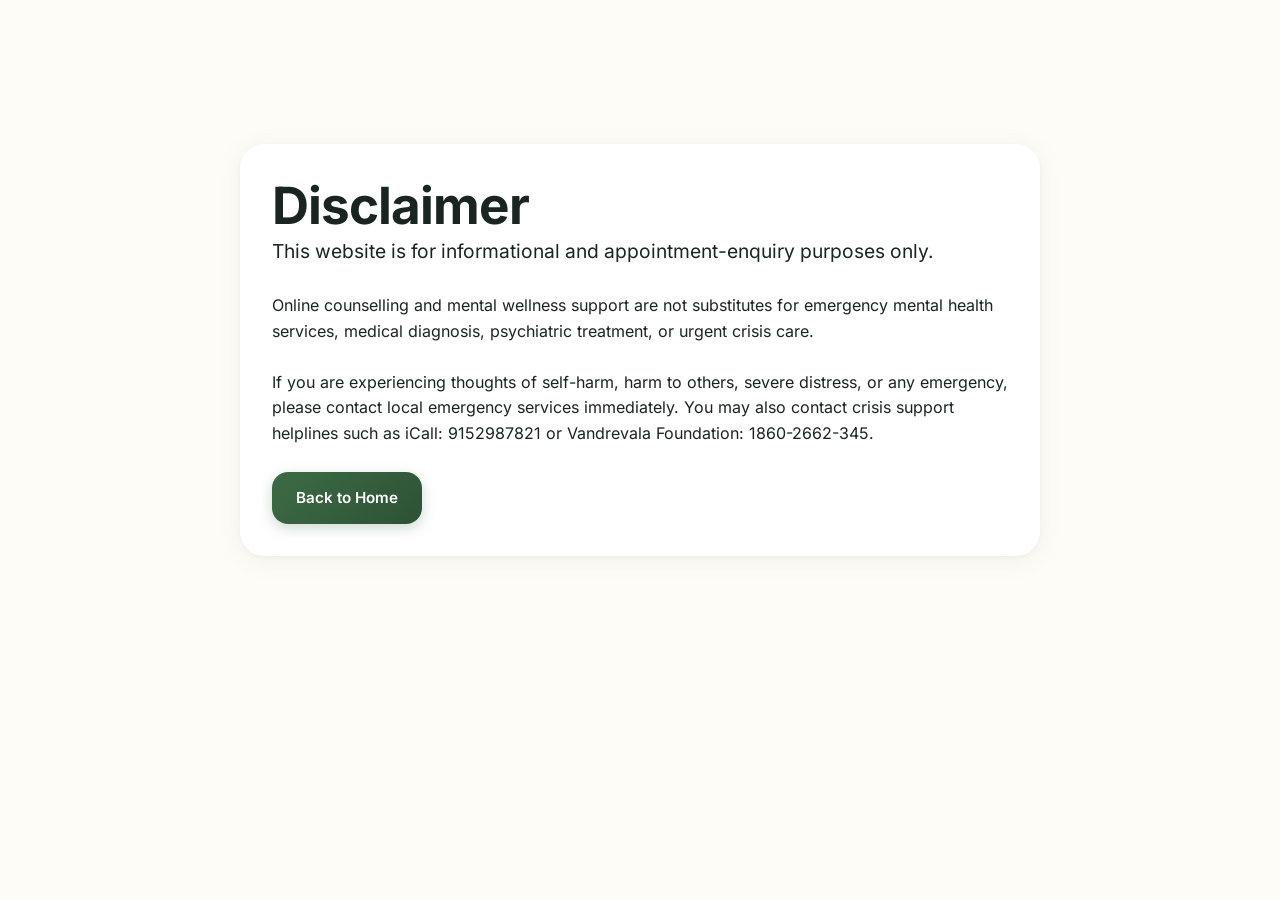
==== disclaimer.html @ 62316660 "Update online counselling website with real branding and images" ====
<!DOCTYPE html><html lang="en"><head><meta charset="UTF-8"><meta name="viewport" content="width=device-width, initial-scale=1.0"><title>Disclaimer | Saranya Ganesan Psychologist</title><link rel="stylesheet" href="fonts.css"><link rel="stylesheet" href="styles.css"></head><body><main class="section-padding"><div class="container container-narrow card" style="padding:2rem"><h1 class="heading-large">Disclaimer</h1><p class="body-large">This website is for informational and appointment-enquiry purposes only.</p><br><p>Online counselling and mental wellness support are not substitutes for emergency mental health services, medical diagnosis, psychiatric treatment, or urgent crisis care.</p><br><p>If you are experiencing thoughts of self-harm, harm to others, severe distress, or any emergency, please contact local emergency services immediately. You may also contact crisis support helplines such as iCall: 9152987821 or Vandrevala Foundation: 1860-2662-345.</p><br><p><a class="btn-primary" href="index.html">Back to Home</a></p></div></main></body></html>
---- fonts.css ----
/* Self-hosted fonts (latin subset) */
@font-face{font-family:'Inter';font-style:normal;font-weight:400;font-display:swap;src:url('fonts/inter-400-normal.woff2') format('woff2');}
@font-face{font-family:'Inter';font-style:normal;font-weight:500;font-display:swap;src:url('fonts/inter-500-normal.woff2') format('woff2');}
@font-face{font-family:'Inter';font-style:normal;font-weight:600;font-display:swap;src:url('fonts/inter-600-normal.woff2') format('woff2');}
@font-face{font-family:'Inter';font-style:normal;font-weight:700;font-display:swap;src:url('fonts/inter-700-normal.woff2') format('woff2');}
@font-face{font-family:'Inter';font-style:normal;font-weight:800;font-display:swap;src:url('fonts/inter-800-normal.woff2') format('woff2');}
@font-face{font-family:'Playfair Display';font-style:italic;font-weight:500;font-display:swap;src:url('fonts/playfair-display-500-italic.woff2') format('woff2');}
@font-face{font-family:'Playfair Display';font-style:italic;font-weight:600;font-display:swap;src:url('fonts/playfair-display-600-italic.woff2') format('woff2');}
@font-face{font-family:'Playfair Display';font-style:normal;font-weight:500;font-display:swap;src:url('fonts/playfair-display-500-normal.woff2') format('woff2');}
@font-face{font-family:'Playfair Display';font-style:normal;font-weight:600;font-display:swap;src:url('fonts/playfair-display-600-normal.woff2') format('woff2');}
@font-face{font-family:'Playfair Display';font-style:normal;font-weight:700;font-display:swap;src:url('fonts/playfair-display-700-normal.woff2') format('woff2');}
---- styles.css ----
/* ============================================================
   Dr. Saranya Ganesan — Psychologist Site
   Design system (mirrors the original Tailwind v4 tokens)
   ============================================================ */

:root {
  --sage: #7C9A7E;
  --sage-light: #A8C5AA;
  --sage-pale: #D4E6D5;
  --sage-ultra: #EEF5EE;
  --ivory: #FEFCF7;
  --warm-white: #FAFAF8;
  --beige: #F5F0E8;
  --beige-dark: #EDE6D6;
  --lavender: #C4B8D8;
  --lavender-light: #EDE8F5;
  --soft-blue: #B8CDD8;
  --soft-blue-light: #E8F0F5;
  --forest: #3D6B45;
  --forest-dark: #2D5235;
  --gold: #B8962E;
  --gold-light: #D4AF4A;
  --muted-grey: #8A8A8A;
  --text-primary: #1A2420;
  --text-secondary: #3D4A3E;
  --text-muted: #6B7B6C;

  --grad-sage: linear-gradient(135deg, var(--sage) 0%, var(--forest) 100%);
  --grad-forest: linear-gradient(135deg, var(--forest) 0%, var(--forest-dark) 100%);
  --grad-lav: linear-gradient(135deg, #9B8EC4 0%, #7B6AA4 100%);
  --grad-blue: linear-gradient(135deg, #7EB8C8 0%, #5A9AB0 100%);
  --grad-gold: linear-gradient(135deg, var(--gold-light) 0%, var(--gold) 100%);
  --grad-coral: linear-gradient(135deg, #C4857E 0%, #A4635C 100%);

  --shadow-card: 0 4px 24px rgba(61,107,69,.08), 0 1px 4px rgba(0,0,0,.04);
  --shadow-card-lg: 0 8px 40px rgba(61,107,69,.12), 0 2px 8px rgba(0,0,0,.06);
  --shadow-card-hover: 0 16px 56px rgba(61,107,69,.16), 0 4px 12px rgba(0,0,0,.08);

  --radius: 16px;
  --radius-lg: 24px;
  --radius-xl: 32px;
  --maxw: 1200px;
}

* { box-sizing: border-box; margin: 0; padding: 0; }

html { scroll-behavior: smooth; -webkit-text-size-adjust: 100%; }

body {
  background-color: var(--ivory);
  color: var(--text-primary);
  font-family: 'Inter', system-ui, -apple-system, BlinkMacSystemFont, 'Segoe UI', sans-serif;
  line-height: 1.6;
  overflow-x: hidden;
}

img { max-width: 100%; display: block; }
a { color: inherit; text-decoration: none; }
button { font-family: inherit; cursor: pointer; border: none; background: none; }
ul { list-style: none; }

::selection { background-color: var(--sage-pale); color: var(--forest); }

:focus-visible { outline: 2px solid var(--forest); outline-offset: 3px; border-radius: 4px; }

.skip-link {
  position: fixed; top: -100px; left: 1rem; z-index: 200;
  background: var(--forest); color: #fff; padding: .6rem 1rem; border-radius: 12px; font-weight: 600;
  transition: top .2s;
}
.skip-link:focus { top: 1rem; }

/* ---------- Layout helpers ---------- */
.container { max-width: var(--maxw); margin: 0 auto; padding: 0 1.25rem; }
.container-narrow { max-width: 800px; }
.container-wide { max-width: 1100px; }

.section { position: relative; }
.section-padding { padding-top: 5rem; padding-bottom: 5rem; }
@media (min-width: 768px) { .section-padding { padding-top: 7rem; padding-bottom: 7rem; } }
@media (min-width: 1024px) { .section-padding { padding-top: 9rem; padding-bottom: 9rem; } }

.divider-top { position: absolute; top: 0; left: 0; right: 0; height: 1px; background: linear-gradient(90deg, transparent, var(--sage-light), transparent); }

/* ---------- Typography utilities ---------- */
.heading-display { font-size: clamp(2.5rem, 5vw, 4.5rem); font-weight: 700; line-height: 1.1; letter-spacing: -.02em; }
.heading-large { font-size: clamp(2rem, 4vw, 3.5rem); font-weight: 700; line-height: 1.15; letter-spacing: -.02em; }
.heading-medium { font-size: clamp(1.5rem, 3vw, 2.25rem); font-weight: 600; line-height: 1.2; letter-spacing: -.01em; }
.body-large { font-size: clamp(1rem, 1.5vw, 1.25rem); line-height: 1.7; }
.hl { color: var(--forest); }
.serif { font-family: 'Playfair Display', serif; }

.section-head { text-align: center; max-width: 700px; margin: 0 auto 3.5rem; }
.section-head .body-large { color: var(--text-muted); margin-top: .5rem; }

.badge-sage { display: inline-block; background: var(--sage-pale); color: var(--forest); font-size: .75rem; font-weight: 600; padding: .25rem .75rem; border-radius: 9999px; letter-spacing: .05em; text-transform: uppercase; }
.badge-gold { display: inline-block; background: var(--grad-gold); color: #fff; font-size: .75rem; font-weight: 600; padding: .25rem .75rem; border-radius: 9999px; letter-spacing: .05em; text-transform: uppercase; }
.divider-sage { width: 3rem; height: 3px; background: linear-gradient(90deg, var(--sage), var(--forest)); border-radius: 9999px; margin: 1.25rem auto 0; }
.section-head .divider-sage { margin-left: auto; margin-right: auto; }

/* ---------- Gradients & surfaces ---------- */
.gradient-hero { background: linear-gradient(160deg, #EEF5EE 0%, #FEFCF7 40%, #F5F0E8 70%, #EDE8F5 100%); }
.gradient-sage { background: linear-gradient(135deg, var(--sage-ultra) 0%, var(--beige) 50%, var(--lavender-light) 100%); }

.glass { background: rgba(255,255,255,.7); backdrop-filter: blur(20px); -webkit-backdrop-filter: blur(20px); border: 1px solid rgba(255,255,255,.8); }
.glass-sage { background: rgba(212,230,213,.4); backdrop-filter: blur(20px); -webkit-backdrop-filter: blur(20px); border: 1px solid rgba(212,230,213,.6); }

.card { background: #fff; border-radius: var(--radius-lg); box-shadow: var(--shadow-card); }
.card-grad { background: linear-gradient(135deg, var(--sage-ultra), var(--sage-pale)); border-radius: var(--radius-lg); padding: 1.5rem; }

.bg-beige { background: var(--beige); }
.bg-sage-ultra { background: var(--sage-ultra); }

/* ---------- Shadows ---------- */
.shadow-card { box-shadow: var(--shadow-card); }
.shadow-card-lg { box-shadow: var(--shadow-card-lg); }
.shadow-card-hover { box-shadow: var(--shadow-card-hover); }

/* ---------- Buttons ---------- */
.btn-primary {
  display: inline-flex; align-items: center; justify-content: center; gap: .5rem;
  padding: .85rem 1.5rem; border-radius: var(--radius); font-weight: 600; font-size: .95rem; color: #fff;
  background: var(--grad-forest); box-shadow: 0 4px 14px rgba(61,107,69,.25);
  transition: transform .2s, box-shadow .2s, background .2s;
}
.btn-primary:hover { transform: translateY(-2px); box-shadow: 0 8px 22px rgba(61,107,69,.32); background: linear-gradient(135deg, var(--forest-dark), #1A3520); }
.btn-lg { padding: 1rem 1.75rem; font-size: 1rem; }
.btn-block { width: 100%; padding: 1rem; font-size: 1.05rem; }

.btn-outline {
  display: inline-flex; align-items: center; justify-content: center; gap: .5rem;
  padding: .85rem 1.5rem; border-radius: var(--radius); font-weight: 600; font-size: .95rem;
  color: var(--forest); background: #fff; border: 1px solid var(--sage-light);
  transition: transform .2s, background .2s;
}
.btn-outline:hover { transform: translateY(-2px); background: var(--sage-ultra); }
.btn-lg { padding: 1rem 1.75rem; font-size: 1rem; }

.btn-wa {
  display: inline-flex; align-items: center; justify-content: center; gap: .5rem;
  padding: .85rem 1.5rem; border-radius: var(--radius); font-weight: 600; font-size: .95rem;
  color: var(--forest); background: var(--sage-ultra);
  transition: background .2s;
}
.btn-wa:hover { background: var(--sage-pale); }
.btn-wa-full {
  display: flex; align-items: center; justify-content: center; gap: .5rem;
  padding: .9rem; border-radius: var(--radius); font-weight: 600; font-size: .95rem; color: #fff;
  background: #25D366; transition: background .2s;
}
.btn-wa-full:hover { background: #20BD5C; }
.btn-block { width: 100%; }

.ic { width: 1.1em; height: 1.1em; fill: none; stroke: currentColor; stroke-width: 2; stroke-linecap: round; stroke-linejoin: round; }
.ic[fill="currentColor"], .btn-wa .ic, .wa-btn .ic, .btn-wa-full .ic, .btn-outline .ic { fill: currentColor; stroke: none; }

/* ---------- Floating blobs ---------- */
.blob { position: absolute; border-radius: 9999px; filter: blur(80px); opacity: .4; pointer-events: none; z-index: 0; }
.blob-1 { width: 600px; height: 600px; background: var(--sage-light); top: -10%; right: -5%; animation: float 6s ease-in-out infinite; }
.blob-2 { width: 400px; height: 400px; background: var(--lavender); bottom: -5%; left: -5%; animation: float 8s ease-in-out infinite 2s; }
.blob-3 { width: 300px; height: 300px; background: var(--gold-light); top: 40%; right: 20%; opacity: .15; animation: float 6s ease-in-out infinite; }
.blob-4 { width: 400px; height: 400px; background: var(--sage-light); top: -5%; right: -5%; opacity: .2; animation: float 7s ease-in-out infinite; }
.blob-5 { width: 300px; height: 300px; background: var(--lavender); bottom: 10%; left: -3%; opacity: .2; animation: float 9s ease-in-out infinite; }
.blob-6 { width: 500px; height: 500px; background: var(--gold-light); top: -10%; left: -5%; opacity: .08; animation: float 8s ease-in-out infinite; }
.blob-7 { width: 400px; height: 400px; background: var(--lavender); bottom: -5%; right: -5%; opacity: .15; animation: float 7s ease-in-out infinite; }

@keyframes float { 0%,100% { transform: translateY(0) rotate(0); } 33% { transform: translateY(-12px) rotate(1deg); } 66% { transform: translateY(-6px) rotate(-1deg); } }

/* ---------- Reveal animation ---------- */
[data-reveal] { opacity: 0; transform: translateY(30px); transition: opacity .7s ease, transform .7s ease; }
[data-reveal].visible { opacity: 1; transform: none; }

@media (prefers-reduced-motion: reduce) {
  *, *::before, *::after { animation-duration: .001ms !important; animation-iteration-count: 1 !important; transition-duration: .001ms !important; scroll-behavior: auto !important; }
  [data-reveal] { opacity: 1; transform: none; }
}

/* ============================================================
   NAVBAR
   ============================================================ */
.navbar {
  position: fixed; top: 0; left: 0; right: 0; z-index: 100;
  transition: background .4s, box-shadow .4s, padding .4s;
  padding: 1.25rem 0;
}
.navbar.scrolled { background: rgba(254,252,247,.8); backdrop-filter: blur(20px); box-shadow: var(--shadow-card); padding: .75rem 0; }
.nav-inner { display: flex; align-items: center; justify-content: space-between; gap: 1rem; }

.brand { display: flex; align-items: center; gap: .6rem; }
.brand-logo { width: 36px; height: 36px; border-radius: 12px; background: linear-gradient(135deg, var(--sage), var(--forest)); display: flex; align-items: center; justify-content: center; box-shadow: 0 4px 10px rgba(61,107,69,.25); }
.brand-logo .ic { width: 18px; height: 18px; fill: #fff; stroke: none; color: #fff; }
.brand-name { font-weight: 700; font-size: .9rem; line-height: 1.1; font-family: 'Playfair Display', serif; }
.brand-sub { font-size: 10px; color: var(--text-muted); letter-spacing: .08em; text-transform: uppercase; font-weight: 600; }

.nav-links { display: none; gap: .25rem; }
.nav-links a { padding: .55rem .9rem; border-radius: 10px; font-size: .9rem; font-weight: 500; color: var(--text-secondary); transition: background .2s, color .2s; }
.nav-links a:hover, .nav-links a.active { background: var(--sage-ultra); color: var(--forest); }
.nav-cta { display: none; gap: .75rem; align-items: center; }

.nav-toggle { display: flex; align-items: center; justify-content: center; width: 40px; height: 40px; border-radius: 12px; background: var(--sage-ultra); color: var(--forest); }
.nav-toggle .ic { width: 22px; height: 22px; }
.nav-toggle .ic-close { display: none; }
.nav-toggle[aria-expanded="true"] .ic-menu { display: none; }
.nav-toggle[aria-expanded="true"] .ic-close { display: block; }

.mobile-menu { position: fixed; inset: 0; top: 0; z-index: 90; background: rgba(254,252,247,.97); backdrop-filter: blur(20px); padding: 5rem 1.25rem 2rem; box-shadow: var(--shadow-card-lg); }
.mobile-nav { display: flex; flex-direction: column; gap: .25rem; }
.mobile-nav a { padding: .9rem 1rem; border-radius: 12px; font-weight: 500; color: var(--text-secondary); }
.mobile-nav a:hover { background: var(--sage-ultra); color: var(--forest); }
.mobile-cta { display: flex; flex-direction: column; gap: .75rem; margin-top: 1rem; padding-top: 1rem; border-top: 1px solid var(--sage-pale); }

@media (min-width: 1024px) {
  .nav-links { display: flex; }
  .nav-cta { display: flex; }
  .nav-toggle { display: none; }
}

/* ============================================================
   HERO
   ============================================================ */
.hero { position: relative; min-height: 100vh; display: flex; align-items: center; overflow: hidden; }
.hero-grid { position: relative; z-index: 2; width: 100%; display: grid; gap: 3rem; padding-top: 6rem; padding-bottom: 4rem; }
.hero-left { order: 2; }
.hero-right { order: 1; display: flex; justify-content: center; }

.hero h1 { margin: 1.25rem 0; color: var(--text-primary); }
.hero .hl { position: relative; }
.hero .body-large { color: var(--text-secondary); max-width: 640px; }

.trust-badges { display: flex; flex-wrap: wrap; gap: .75rem; margin: 1.75rem 0; }
.trust-badge { display: inline-flex; align-items: center; gap: .4rem; padding: .4rem .85rem; border-radius: 9999px; background: rgba(255,255,255,.7); border: 1px solid var(--sage-pale); font-size: .85rem; font-weight: 500; color: var(--forest); }
.trust-badge .ic { width: 15px; height: 15px; color: var(--forest); }

.hero-actions { display: flex; flex-wrap: wrap; gap: 1rem; }

.social-proof { display: flex; align-items: center; gap: 1rem; margin-top: 2rem; }
.avatars { display: flex; }
.avatars span { width: 36px; height: 36px; border-radius: 50%; border: 2px solid #fff; margin-left: -8px; background: linear-gradient(135deg, var(--sage-light), var(--sage)); display: flex; align-items: center; justify-content: center; color: #fff; font-size: .7rem; font-weight: 700; }
.avatars span:first-child { margin-left: 0; }
.stars { color: var(--gold); letter-spacing: 2px; }
.social-proof p { font-size: .8rem; color: var(--text-muted); }
.social-proof strong { color: var(--text-primary); }

.portrait { position: relative; width: min(360px, 84vw); aspect-ratio: 4 / 5; margin: 0 auto; }
.portrait img { position: absolute; inset: 0; width: 100%; height: 100%; object-fit: cover; object-position: center 15%; border-radius: var(--radius-xl); box-shadow: var(--shadow-card-lg); }
.ring { position: absolute; inset: 0; border-radius: var(--radius-xl); }
.ring-1 { border: 2px solid rgba(168,197,170,.3); transform: scale(1.05); }
.ring-2 { border: 1px solid rgba(212,175,74,.2); transform: scale(1.1); }
.float-card { position: absolute; background: rgba(255,255,255,.85); backdrop-filter: blur(20px); border-radius: var(--radius); padding: 1rem; box-shadow: var(--shadow-card-lg); }
.float-card-1 { bottom: -24px; left: -24px; max-width: 200px; display: flex; gap: .5rem; align-items: flex-start; }
.float-card-1 .dot { width: 10px; height: 10px; border-radius: 50%; background: var(--sage); margin-top: 4px; animation: pulse 1.5s infinite; }
.float-card-1 strong { font-size: .8rem; color: var(--forest); display: block; }
.float-card-1 p { font-size: .75rem; color: var(--text-muted); }
.float-card-2 { top: -16px; right: -16px; width: 80px; height: 80px; border-radius: var(--radius); display: flex; flex-direction: column; align-items: center; justify-content: center; }
.exp-num { font-size: 1.75rem; font-weight: 700; color: var(--forest); font-family: 'Playfair Display', serif; line-height: 1; }
.exp-lbl { font-size: 9px; color: var(--text-muted); text-align: center; line-height: 1.1; }

@keyframes pulse { 0%,100% { opacity: 1; } 50% { opacity: .3; } }

.scroll-indicator { position: absolute; bottom: 2rem; left: 50%; transform: translateX(-50%); display: flex; flex-direction: column; align-items: center; gap: .5rem; color: var(--text-muted); }
.scroll-indicator span { font-size: .7rem; letter-spacing: .2em; text-transform: uppercase; font-weight: 600; }
.scroll-circle { width: 32px; height: 32px; border-radius: 50%; border: 1px solid var(--sage-light); display: flex; align-items: center; justify-content: center; animation: bob 1.5s infinite; }
.scroll-circle .ic { width: 14px; height: 14px; color: var(--sage); }
@keyframes bob { 0%,100% { transform: translateY(0); } 50% { transform: translateY(6px); } }

@media (min-width: 1024px) {
  .hero-grid { grid-template-columns: 1fr 1fr; align-items: center; gap: 4rem; }
  .hero-left { order: 1; }
  .hero-right { order: 2; justify-content: flex-end; }
}

/* ============================================================
   TRUST / STATS
   ============================================================ */
.stats-grid { display: grid; grid-template-columns: repeat(2, 1fr); gap: 1rem; }
@media (min-width: 768px) { .stats-grid { grid-template-columns: repeat(3, 1fr); gap: 1.5rem; } }

.stat-card { border-radius: var(--radius-lg); padding: 1.5rem; position: relative; overflow: hidden; box-shadow: var(--shadow-card); transition: box-shadow .3s, transform .3s; }
.stat-card:hover { box-shadow: var(--shadow-card-hover); transform: translateY(-6px); }
.bg-gold { background: #FBF5E0; }
.bg-sage { background: var(--sage-ultra); }
.bg-lav { background: var(--lavender-light); }
.bg-blue { background: var(--soft-blue-light); }
.bg-sage2 { background: var(--sage-ultra); }
.bg-gold2 { background: #FBF5E0; }
.stat-icon { width: 48px; height: 48px; border-radius: 16px; display: flex; align-items: center; justify-content: center; margin-bottom: 1rem; box-shadow: 0 4px 10px rgba(0,0,0,.1); }
.grad-sage { background: var(--grad-sage); }
.grad-lav { background: var(--grad-lav); }
.grad-blue { background: var(--grad-blue); }
.grad-forest { background: var(--grad-forest); }
.grad-gold { background: var(--grad-gold); }
.grad-coral { background: var(--grad-coral); }
.stat-icon .ic { width: 24px; height: 24px; color: #fff; }
.stat-num { font-size: clamp(1.75rem, 3vw, 2.25rem); font-weight: 700; color: var(--text-primary); font-family: 'Playfair Display', serif; line-height: 1.1; }
.stat-label { font-weight: 600; font-size: .9rem; margin-top: .25rem; color: var(--text-primary); }
.stat-desc { font-size: .75rem; color: var(--text-muted); line-height: 1.3; margin-top: .25rem; }
.stat-card .corner { position: absolute; bottom: -24px; right: -24px; width: 96px; height: 96px; border-radius: 50%; opacity: .1; }

.cert-banner { margin-top: 2.5rem; border-radius: var(--radius-lg); padding: 1.5rem; display: flex; flex-direction: column; gap: 1.5rem; }
.cert-left { display: flex; align-items: center; gap: 1rem; }
.cert-badge { width: 56px; height: 56px; border-radius: 16px; display: flex; align-items: center; justify-content: center; box-shadow: 0 4px 10px rgba(0,0,0,.1); flex-shrink: 0; }
.cert-badge .ic { width: 28px; height: 28px; color: #fff; }
.cert-title { font-weight: 700; font-size: 1.1rem; color: var(--text-primary); }
.cert-sub { color: var(--text-muted); font-size: .9rem; }
.cert-tags { display: flex; flex-wrap: wrap; gap: .75rem; justify-content: center; }
.cert-tags span { padding: .4rem .85rem; border-radius: 9999px; background: #fff; border: 1px solid rgba(168,197,170,.4); font-size: .75rem; font-weight: 600; color: var(--forest); }
@media (min-width: 768px) { .cert-banner { flex-direction: row; align-items: center; justify-content: space-between; } .cert-tags { justify-content: flex-end; } }

/* ============================================================
   SERVICES
   ============================================================ */
.services-grid { display: grid; grid-template-columns: 1fr; gap: 1rem; }
@media (min-width: 640px) { .services-grid { grid-template-columns: repeat(2, 1fr); } }
@media (min-width: 1024px) { .services-grid { grid-template-columns: repeat(4, 1fr); gap: 1.25rem; } }

.service-card { border-radius: var(--radius-lg); padding: 1.5rem; position: relative; overflow: hidden; box-shadow: var(--shadow-card); transition: transform .3s, box-shadow .3s; cursor: pointer; }
.service-card:hover { box-shadow: var(--shadow-card-hover); transform: translateY(-8px); }
.service-icon { width: 44px; height: 44px; border-radius: 14px; display: flex; align-items: center; justify-content: center; margin-bottom: 1rem; box-shadow: 0 4px 10px rgba(0,0,0,.1); }
.service-icon .ic { width: 20px; height: 20px; color: #fff; }
.service-title { font-weight: 700; font-size: 1rem; color: var(--text-primary); margin-bottom: .5rem; line-height: 1.25; }
.service-desc { font-size: .8rem; color: var(--text-muted); line-height: 1.5; margin-bottom: 1rem; }
.service-benefits li { display: flex; align-items: center; gap: .5rem; font-size: .8rem; color: var(--text-secondary); margin-bottom: .4rem; }
.service-benefits li::before { content: ""; width: 6px; height: 6px; border-radius: 50%; background: var(--forest); flex-shrink: 0; }
.service-link { display: inline-flex; align-items: center; gap: .25rem; font-size: .8rem; font-weight: 600; color: var(--forest); margin-top: .25rem; }
.service-link span { transition: transform .2s; }
.service-card:hover .service-link span { transform: translateX(4px); }

.section-cta { text-align: center; margin-top: 3rem; }
.section-cta p { color: var(--text-muted); margin-bottom: 1.25rem; }
.section-cta strong { color: var(--forest); }

/* ============================================================
   WHY CHOOSE ME
   ============================================================ */
.why-grid { display: grid; gap: 4rem; align-items: center; }
.why-img { position: relative; }
.why-img > img { width: 100%; height: clamp(320px, 78vw, 500px); object-fit: cover; object-position: center 15%; border-radius: var(--radius-xl); box-shadow: var(--shadow-card-lg); }
.quote-card { position: absolute; bottom: -24px; left: 24px; right: 24px; border-radius: var(--radius-lg); padding: 1.5rem; box-shadow: var(--shadow-card-lg); }
.quote-mark { font-size: 2rem; color: var(--sage-light); line-height: 1; }
.quote-card p { font-size: .85rem; color: var(--text-secondary); font-style: italic; line-height: 1.6; }
.quote-author { display: flex; align-items: center; gap: .75rem; margin-top: .75rem; }
.quote-avatar { width: 32px; height: 32px; border-radius: 50%; background: var(--grad-sage); color: #fff; display: flex; align-items: center; justify-content: center; font-weight: 700; font-size: .75rem; }
.qa-name { font-size: .8rem; font-weight: 700; color: var(--text-primary); }
.qa-role { font-size: .65rem; color: var(--text-muted); }

.reasons-list { display: flex; flex-direction: column; gap: 1rem; margin: 2rem 0; }
.reason-item { display: flex; align-items: flex-start; gap: 1rem; padding: 1rem; border-radius: var(--radius-lg); transition: background .2s; }
.reason-item:hover { background: var(--sage-ultra); }
.reason-icon { width: 40px; height: 40px; border-radius: 12px; display: flex; align-items: center; justify-content: center; box-shadow: 0 4px 10px rgba(0,0,0,.1); flex-shrink: 0; }
.reason-icon .ic { width: 20px; height: 20px; color: #fff; }
.reason-title { font-weight: 600; font-size: .9rem; color: var(--text-primary); }
.reason-desc { font-size: .8rem; color: var(--text-muted); line-height: 1.5; }

@media (min-width: 1024px) { .why-grid { grid-template-columns: 1fr 1fr; gap: 5rem; } }

/* ============================================================
   PROCESS / TIMELINE
   ============================================================ */
.timeline { position: relative; }
.timeline-line { display: none; }
.step-row { display: flex; flex-direction: column; gap: 1.5rem; margin-bottom: 2rem; align-items: center; text-align: center; }
.step-card { background: #fff; border-radius: var(--radius-lg); padding: 1.5rem; box-shadow: var(--shadow-card); width: 100%; max-width: 520px; }
.step-icon { width: 48px; height: 48px; border-radius: 14px; display: flex; align-items: center; justify-content: center; margin: 0 auto 1rem; box-shadow: 0 4px 10px rgba(0,0,0,.1); }
.step-icon .ic { width: 24px; height: 24px; color: #fff; }
.step-lbl { font-size: .65rem; font-weight: 700; letter-spacing: .15em; text-transform: uppercase; color: var(--sage-light); }
.step-title { font-weight: 700; font-size: 1.1rem; color: var(--text-primary); margin: .25rem 0 .5rem; }
.step-desc { font-size: .8rem; color: var(--text-muted); line-height: 1.5; }
.step-dur { display: inline-flex; align-items: center; gap: .4rem; margin-top: 1rem; padding: .35rem .75rem; border-radius: 9999px; background: rgba(255,255,255,.6); border: 1px solid rgba(168,197,170,.3); font-size: .75rem; font-weight: 600; color: var(--forest); }
.step-dur::before { content: ""; width: 6px; height: 6px; border-radius: 50%; background: var(--sage); }
.step-node { display: none; }

@media (min-width: 1024px) {
  .timeline::before { content: ""; position: absolute; left: 50%; top: 0; bottom: 0; width: 2px; transform: translateX(-50%); background: linear-gradient(to bottom, var(--sage-light), var(--sage), var(--forest)); }
  .step-row { flex-direction: row; gap: 0; text-align: left; margin-bottom: 3rem; }
  .step-row .step-card { width: calc(50% - 40px); }
  .step-row.left .step-card { margin-right: auto; text-align: right; }
  .step-row.right .step-card { margin-left: auto; text-align: left; }
  .step-row.right { flex-direction: row-reverse; }
  .step-row.left .step-icon, .step-row.left .step-dur { margin-left: auto; margin-right: 0; }
  .step-node { display: flex; width: 56px; height: 56px; border-radius: 50%; background: #fff; border: 4px solid var(--sage-light); align-items: center; justify-content: center; z-index: 5; flex-shrink: 0; box-shadow: 0 4px 14px rgba(0,0,0,.1); font-weight: 700; font-size: .8rem; color: var(--forest); }
}

/* ============================================================
   ABOUT
   ============================================================ */
.about-grid { display: grid; gap: 3rem; align-items: start; }
.about-text p { color: var(--text-secondary); line-height: 1.7; margin-bottom: 1rem; }
.about-text strong { color: var(--forest); }
.mission-vision { display: flex; flex-direction: column; gap: 1rem; margin: 2rem 0; }
.mv-card { display: flex; gap: 1rem; padding: 1.25rem; border-radius: var(--radius-lg); background: #fff; box-shadow: var(--shadow-card); }
.mv-icon { width: 40px; height: 40px; border-radius: 12px; display: flex; align-items: center; justify-content: center; flex-shrink: 0; box-shadow: 0 4px 10px rgba(0,0,0,.1); }
.mv-icon .ic { width: 20px; height: 20px; color: #fff; }
.mv-title { font-weight: 700; font-size: .95rem; color: var(--text-primary); margin-bottom: .25rem; }
.mv-card p { font-size: .85rem; color: var(--text-muted); line-height: 1.5; }

.values-title { font-weight: 600; color: var(--text-primary); margin-bottom: 1rem; }
.values-chips { display: flex; flex-wrap: wrap; gap: .5rem; }
.values-chips span { display: inline-flex; align-items: center; gap: .4rem; padding: .5rem 1rem; border-radius: 9999px; background: #fff; border: 1px solid var(--sage-pale); font-size: .85rem; font-weight: 500; color: var(--text-secondary); box-shadow: var(--shadow-card); }

.about-photo { position: relative; border-radius: var(--radius-xl); overflow: hidden; box-shadow: var(--shadow-card-lg); }
.about-photo img { width: 100%; height: clamp(320px, 70vw, 450px); object-fit: cover; object-position: center 15%; }
.photo-caption { position: absolute; bottom: 24px; left: 24px; right: 24px; border-radius: var(--radius-lg); padding: 1rem; }
.pc-name { font-weight: 700; font-size: 1.1rem; color: #fff; font-family: 'Playfair Display', serif; }
.pc-sub { font-size: .8rem; color: var(--sage-light); }

.quals { padding: 1.5rem; margin-top: 1.5rem; }
.quals-head { display: flex; align-items: center; gap: .75rem; margin-bottom: 1.25rem; }
.quals-badge { width: 40px; height: 40px; border-radius: 12px; display: flex; align-items: center; justify-content: center; box-shadow: 0 4px 10px rgba(0,0,0,.1); }
.quals-badge .ic { width: 20px; height: 20px; color: #fff; }
.quals-head h3 { font-weight: 700; color: var(--text-primary); }
.quals-list li { display: flex; align-items: flex-start; gap: .75rem; font-size: .875rem; color: var(--text-secondary); margin-bottom: .75rem; }
.quals-list li::before { content: ""; width: 18px; height: 18px; border-radius: 50%; background: var(--sage-ultra); border: 1px solid var(--sage-light); flex-shrink: 0; margin-top: 3px; position: relative; }
.quals-list li::after { content: ""; width: 8px; height: 8px; border-radius: 50%; background: var(--forest); position: absolute; left: 5px; margin-top: 7px; }

.approach { margin-top: 1.5rem; }
.approach-head { display: flex; align-items: center; gap: .75rem; margin-bottom: .75rem; color: var(--forest); }
.approach-head .ic { width: 20px; height: 20px; }
.approach-head h3 { font-weight: 700; color: var(--text-primary); }
.approach p { font-size: .875rem; color: var(--text-secondary); line-height: 1.6; }
.approach strong { color: var(--forest); }

@media (min-width: 1024px) { .about-grid { grid-template-columns: 1fr 1fr; gap: 4rem; } }

/* ============================================================
   TESTIMONIALS
   ============================================================ */
.testi-main { margin-bottom: 2.5rem; }
.testi-card { background: #fff; border-radius: var(--radius-xl); padding: 2rem; box-shadow: var(--shadow-card-lg); display: grid; gap: 2rem; }
@media (min-width: 1024px) { .testi-card { grid-template-columns: 1fr 2fr; gap: 2rem; padding: 3rem; } }
.testi-left { display: flex; flex-direction: column; align-items: center; text-align: center; }
.testi-avatar { width: 80px; height: 80px; border-radius: 24px; display: flex; align-items: center; justify-content: center; color: #fff; font-size: 1.75rem; font-weight: 700; box-shadow: 0 4px 14px rgba(0,0,0,.15); margin-bottom: 1rem; }
.testi-name { font-weight: 700; font-size: 1.1rem; color: var(--text-primary); }
.testi-role { font-size: .85rem; color: var(--text-muted); }
.testi-ba { width: 100%; margin-top: 1.5rem; display: flex; flex-direction: column; gap: .75rem; }
.ba { padding: .75rem; border-radius: 12px; text-align: left; }
.ba.before { background: #FFF5F5; border: 1px solid #F5C5C0; }
.ba.after { background: var(--sage-ultra); border: 1px solid var(--sage-light); }
.ba-lbl { font-size: .65rem; font-weight: 700; text-transform: uppercase; letter-spacing: .08em; margin-bottom: .25rem; }
.ba.before .ba-lbl { color: #A4635C; }
.ba.after .ba-lbl { color: var(--forest); }
.ba-val { font-size: .8rem; color: var(--text-secondary); }

.quote-icon { width: 40px; height: 40px; color: var(--sage-light); margin-bottom: 1rem; fill: currentColor; }
.testi-right blockquote p { font-size: 1.05rem; color: var(--text-secondary); line-height: 1.7; font-style: italic; }
.testi-verified { display: flex; align-items: center; gap: .5rem; margin-top: 1.5rem; font-size: .8rem; color: var(--text-muted); font-weight: 500; }
.vdot { width: 20px; height: 20px; border-radius: 50%; background: var(--sage-light); display: flex; align-items: center; justify-content: center; position: relative; }
.vdot::after { content: ""; width: 8px; height: 8px; border-radius: 50%; background: var(--forest); }

.testi-nav { display: flex; align-items: center; justify-content: space-between; margin-top: 1.5rem; }
.testi-arrow { width: 48px; height: 48px; border-radius: 16px; background: #fff; border: 1px solid var(--sage-pale); color: var(--forest); display: flex; align-items: center; justify-content: center; box-shadow: var(--shadow-card); transition: background .2s; }
.testi-arrow:hover { background: var(--sage-ultra); }
.testi-arrow .ic { width: 20px; height: 20px; }
.testi-dots { display: flex; gap: .5rem; }
.testi-dots button { width: 10px; height: 10px; border-radius: 50%; background: var(--sage-light); transition: all .3s; }
.testi-dots button.active { width: 32px; border-radius: 9999px; background: var(--forest); }

.testi-mini { display: grid; grid-template-columns: repeat(2, 1fr); gap: 1rem; }
@media (min-width: 1024px) { .testi-mini { grid-template-columns: repeat(3, 1fr); } }
.mini-card { text-align: left; padding: 1rem; border-radius: var(--radius-lg); box-shadow: var(--shadow-card); transition: all .2s; background: #fff; }
.mini-card:hover { border-color: var(--sage-light); }
.mini-card.active { background: var(--sage-ultra); border: 2px solid var(--sage); }
.mini-head { display: flex; align-items: center; gap: .5rem; margin-bottom: .25rem; }
.mini-avatar { width: 28px; height: 28px; border-radius: 10px; display: flex; align-items: center; justify-content: center; color: #fff; font-size: .65rem; font-weight: 700; }
.mini-name { font-size: .75rem; font-weight: 700; color: var(--text-primary); overflow: hidden; text-overflow: ellipsis; white-space: nowrap; }
.mini-text { font-size: .65rem; color: var(--text-muted); display: -webkit-box; -webkit-line-clamp: 2; -webkit-box-orient: vertical; overflow: hidden; }

/* ============================================================
   RESOURCES
   ============================================================ */
.resources-grid { display: grid; grid-template-columns: 1fr; gap: 1.25rem; margin-bottom: 3rem; }
@media (min-width: 640px) { .resources-grid { grid-template-columns: repeat(2, 1fr); } }
@media (min-width: 1024px) { .resources-grid { grid-template-columns: repeat(3, 1fr); } }
.article-card { background: #fff; border-radius: var(--radius-lg); padding: 1.5rem; box-shadow: var(--shadow-card); transition: transform .25s, box-shadow .25s; cursor: pointer; }
.article-card:hover { box-shadow: var(--shadow-card-hover); transform: translateY(-6px); }
.article-top { display: flex; align-items: flex-start; justify-content: space-between; margin-bottom: 1rem; }
.article-icon { width: 40px; height: 40px; border-radius: 14px; display: flex; align-items: center; justify-content: center; box-shadow: 0 4px 10px rgba(0,0,0,.1); }
.article-icon .ic { width: 20px; height: 20px; color: #fff; }
.article-tag { font-size: .6rem; font-weight: 700; letter-spacing: .08em; text-transform: uppercase; padding: .25rem .6rem; border-radius: 9999px; background: rgba(255,255,255,.6); border: 1px solid #fff; color: var(--text-muted); }
.article-cat { font-size: .7rem; font-weight: 600; text-transform: uppercase; letter-spacing: .06em; color: var(--forest); margin-bottom: .5rem; }
.article-title { font-weight: 700; font-size: 1rem; color: var(--text-primary); line-height: 1.25; margin-bottom: .75rem; }
.article-card:hover .article-title { color: var(--forest); }
.article-excerpt { font-size: .8rem; color: var(--text-muted); line-height: 1.5; margin-bottom: 1rem; }
.article-foot { display: flex; align-items: center; justify-content: space-between; }
.article-time { display: flex; align-items: center; gap: .35rem; font-size: .75rem; color: var(--text-muted); }
.article-read { font-size: .75rem; font-weight: 600; color: var(--forest); }

.tips-card { padding: 2rem; }
.tips-title { text-align: center; font-size: 1.25rem; font-weight: 700; color: var(--text-primary); margin-bottom: 1.5rem; font-family: 'Playfair Display', serif; }
.tips-grid { display: grid; grid-template-columns: 1fr; gap: 1rem; }
@media (min-width: 640px) { .tips-grid { grid-template-columns: repeat(2, 1fr); } }
@media (min-width: 1024px) { .tips-grid { grid-template-columns: repeat(3, 1fr); } }
.tip { display: flex; align-items: flex-start; gap: .75rem; padding: 1rem; border-radius: var(--radius); background: var(--sage-ultra); transition: background .2s; }
.tip:hover { background: var(--sage-pale); }
.tip span { font-size: 1.5rem; flex-shrink: 0; }
.tip p { font-size: .875rem; color: var(--text-secondary); line-height: 1.5; }

/* ============================================================
   FAQ
   ============================================================ */
.faq-list { display: flex; flex-direction: column; gap: .75rem; }
.faq-item { border: 1px solid var(--sage-pale); border-radius: var(--radius-lg); overflow: hidden; background: #fff; }
.faq-q { width: 100%; display: flex; align-items: center; justify-content: space-between; gap: 1rem; padding: 1.25rem 1.5rem; text-align: left; font-weight: 600; font-size: .95rem; color: var(--text-primary); background: #fff; transition: background .2s; }
.faq-q:hover { background: var(--sage-ultra); }
.faq-toggle { width: 32px; height: 32px; border-radius: 12px; background: var(--sage-ultra); display: flex; align-items: center; justify-content: center; color: var(--forest); flex-shrink: 0; transition: background .2s; }
.faq-toggle .ic { width: 16px; height: 16px; }
.faq-item.open .faq-toggle { background: var(--sage); color: #fff; }
.faq-a { max-height: 0; overflow: hidden; transition: max-height .35s ease; }
.faq-a-inner { padding: 0 1.5rem 1.25rem; color: var(--text-muted); font-size: .875rem; line-height: 1.6; }

.faq-foot { margin-top: 2.5rem; text-align: center; padding: 2rem; }
.ff-title { font-weight: 600; color: var(--text-secondary); margin-bottom: .5rem; }
.ff-sub { font-size: .875rem; color: var(--text-muted); margin-bottom: 1.25rem; }
.ff-actions { display: flex; flex-direction: column; gap: .75rem; justify-content: center; }
@media (min-width: 640px) { .ff-actions { flex-direction: row; } }

/* ============================================================
   BOOKING
   ============================================================ */
.booking-grid { display: grid; gap: 2.5rem; align-items: start; }
@media (min-width: 1024px) { .booking-grid { grid-template-columns: 2fr 3fr; gap: 2.5rem; } }

.booking-info { display: flex; flex-direction: column; gap: 1.25rem; }
.info-card { border-radius: var(--radius-lg); padding: 1.75rem; }
.info-card.grad-forest { background: var(--grad-forest); color: #fff; }
.info-card.grad-forest h3 { font-size: 1.25rem; font-weight: 700; margin-bottom: .75rem; font-family: 'Playfair Display', serif; }
.info-list li { display: flex; align-items: center; gap: .6rem; font-size: .875rem; color: var(--sage-ultra); margin-bottom: .75rem; }
.info-list li::before { content: "✓"; color: var(--sage-light); font-weight: 700; }
.info-card.bg-sage-ultra { background: var(--sage-ultra); }
.info-card.bg-sage-ultra h4 { font-weight: 700; color: var(--text-primary); margin-bottom: 1rem; }
.info-card.bg-sage-ultra p { font-size: .875rem; color: var(--text-muted); margin-bottom: 1rem; }
.info-card.bg-gold-ultra { background: #FBF5E0; border: 1px solid rgba(212,175,74,.2); }
.emergency-head { display: flex; align-items: center; gap: .5rem; font-weight: 700; font-size: .85rem; color: var(--gold); margin-bottom: .5rem; }
.e-dot { width: 20px; height: 20px; border-radius: 50%; background: var(--gold); color: #fff; display: flex; align-items: center; justify-content: center; font-weight: 700; font-size: .7rem; }
.emergency-text { font-size: .75rem; color: var(--text-muted); line-height: 1.5; }
.emergency-text strong { color: var(--text-primary); }

.booking-form { padding: 1.75rem; }
@media (min-width: 1024px) { .booking-form { padding: 2.5rem; } }
.field { margin-bottom: 1.25rem; }
.field-row { display: grid; gap: 1.25rem; }
@media (min-width: 640px) { .field-row { grid-template-columns: 1fr 1fr; } }
.field-label { display: block; font-size: .7rem; font-weight: 600; text-transform: uppercase; letter-spacing: .06em; color: var(--text-secondary); margin-bottom: .6rem; }

.seg { display: grid; grid-template-columns: 1fr 1fr; gap: .75rem; }
.seg-btn { display: flex; align-items: center; justify-content: center; gap: .5rem; padding: .85rem; border-radius: var(--radius); border: 1px solid #E8E8E8; font-size: .875rem; font-weight: 600; color: var(--text-muted); transition: all .2s; }
.seg-btn .ic { width: 16px; height: 16px; }
.seg-btn.active { border-color: var(--sage); background: var(--sage-ultra); color: var(--forest); }

.input-wrap { position: relative; }
.input-ic { position: absolute; left: 14px; top: 50%; transform: translateY(-50%); width: 16px; height: 16px; color: var(--sage-light); }
.input-ic-top { top: 14px; transform: none; }
.input-wrap input, .input-wrap textarea, .input-wrap select {
  width: 100%; padding: .85rem 1rem .85rem 2.5rem; border-radius: var(--radius); border: 1px solid #E8E8E8;
  font-family: inherit; font-size: .875rem; color: var(--text-primary); background: var(--warm-white); outline: none;
  transition: border-color .2s, box-shadow .2s;
}
.input-wrap textarea { padding-top: 1rem; resize: none; }
.input-wrap select { appearance: none; cursor: pointer; }
.input-wrap input::placeholder, .input-wrap textarea::placeholder { color: #C5C5C5; }
.input-wrap input:focus, .input-wrap textarea:focus, .input-wrap select:focus { border-color: var(--sage); box-shadow: 0 0 0 3px rgba(168,197,170,.3); }
.field.invalid input, .field.invalid textarea, .field.invalid select { border-color: #fca5a5; background: #fef2f2; }
.field-error { color: #ef4444; font-size: .75rem; margin-top: .35rem; min-height: 0; }
.field-error:empty { display: none; }

.form-note { font-size: .75rem; color: var(--text-muted); line-height: 1.5; margin-bottom: 1.25rem; }

.form-success { background: var(--sage-ultra); border-radius: var(--radius-lg); padding: 2.5rem; text-align: center; box-shadow: var(--shadow-card); }
.success-icon { width: 80px; height: 80px; border-radius: 50%; background: var(--grad-sage); display: flex; align-items: center; justify-content: center; margin: 0 auto 1.25rem; box-shadow: 0 4px 14px rgba(0,0,0,.15); }
.success-icon .ic { width: 40px; height: 40px; color: #fff; }
.form-success h3 { font-size: 1.5rem; font-weight: 700; color: var(--text-primary); margin-bottom: .75rem; font-family: 'Playfair Display', serif; }
.form-success p { color: var(--text-muted); line-height: 1.6; margin-bottom: 1.5rem; }
.form-success strong { color: var(--forest); }

/* ============================================================
   CONTACT
   ============================================================ */
.contact-grid { display: grid; gap: 2.5rem; align-items: start; }
@media (min-width: 1024px) { .contact-grid { grid-template-columns: 1fr 1fr; gap: 2.5rem; } }
.contact-cards { display: grid; grid-template-columns: 1fr; gap: 1rem; margin-bottom: 1.5rem; }
@media (min-width: 640px) { .contact-cards { grid-template-columns: 1fr 1fr; } }
.contact-card { border-radius: var(--radius-lg); padding: 1.25rem; box-shadow: var(--shadow-card); }
.contact-card-icon { width: 40px; height: 40px; border-radius: 12px; display: flex; align-items: center; justify-content: center; margin-bottom: .75rem; box-shadow: 0 4px 10px rgba(0,0,0,.1); }
.contact-card-icon .ic { width: 20px; height: 20px; color: #fff; }
.cc-lbl { font-size: .65rem; font-weight: 700; text-transform: uppercase; letter-spacing: .06em; color: var(--text-muted); margin-bottom: .35rem; }
.cc-val { font-size: .875rem; font-weight: 500; color: var(--text-primary); white-space: pre-line; line-height: 1.5; }
.cc-link { display: inline-flex; align-items: center; gap: .25rem; margin-top: .75rem; font-size: .75rem; font-weight: 600; color: var(--forest); }
.cc-link:hover { text-decoration: underline; }

.emergency-note { display: flex; gap: .75rem; padding: 1.25rem; border-radius: var(--radius-lg); background: #FBF5E0; border: 1px solid rgba(212,175,74,.3); }
.emergency-note .ic { width: 20px; height: 20px; color: var(--gold); flex-shrink: 0; margin-top: 2px; }
.en-title { font-weight: 700; font-size: .85rem; color: #8A6E1E; margin-bottom: .25rem; }
.emergency-note p { font-size: .75rem; color: var(--text-muted); line-height: 1.5; }
.emergency-note a { font-weight: 700; color: var(--text-primary); }
.emergency-note a:hover { text-decoration: underline; }

.map-wrap { border-radius: var(--radius-lg); overflow: hidden; box-shadow: var(--shadow-card-lg); height: 350px; background: var(--sage-ultra); margin-bottom: 1.5rem; }
.map-wrap iframe { width: 100%; height: 100%; border: 0; }
.contact-quick { display: flex; flex-direction: column; gap: 1rem; padding: 1.5rem; }
@media (min-width: 640px) { .contact-quick { flex-direction: row; align-items: center; justify-content: space-between; } }
.cq-title { font-weight: 700; color: var(--text-primary); }
.contact-quick p { font-size: .875rem; color: var(--text-muted); }
.cq-actions { display: flex; gap: .75rem; flex-shrink: 0; }

/* ============================================================
   FOOTER
   ============================================================ */
.footer { background: #1A2420; color: var(--sage-pale); }
.footer-grid { display: grid; grid-template-columns: 1fr; gap: 2.5rem; padding: 4rem 1.25rem; }
@media (min-width: 640px) { .footer-grid { grid-template-columns: 1fr 1fr; } }
@media (min-width: 1024px) { .footer-grid { grid-template-columns: 2fr 1fr 1fr 1.5fr; gap: 2.5rem; } }
.footer .brand-name { color: #fff; }
.footer .brand-sub { color: var(--sage-light); }
.footer-about { font-size: .875rem; color: #8A9A8B; line-height: 1.6; margin: 1.25rem 0 1.5rem; max-width: 320px; }
.socials { display: flex; gap: .75rem; }
.socials a { width: 36px; height: 36px; border-radius: 12px; background: #2D4038; color: #A8C5AA; display: flex; align-items: center; justify-content: center; font-size: .7rem; font-weight: 700; transition: background .2s; }
.socials a:hover { background: var(--forest); }
.footer-col h3 { color: #fff; font-weight: 600; font-size: .85rem; margin-bottom: 1.25rem; text-transform: uppercase; letter-spacing: .06em; }
.footer-col ul li { margin-bottom: .6rem; }
.footer-col ul a { font-size: .875rem; color: #8A9A8B; display: flex; align-items: center; gap: .4rem; transition: color .2s; }
.footer-col ul a::before { content: ""; width: 4px; height: 4px; border-radius: 50%; background: var(--forest); transition: background .2s; }
.footer-col ul a:hover { color: var(--sage-light); }
.footer-contact > div { margin-bottom: 1rem; }
.fc-lbl { font-size: .65rem; text-transform: uppercase; letter-spacing: .06em; color: var(--sage-light); margin-bottom: .25rem; }
.footer-contact a, .footer-contact p { font-size: .875rem; color: #8A9A8B; }
.footer-contact a:hover { color: var(--sage-light); }
.footer-col .btn-primary { margin-top: .5rem; }

.footer-bottom { border-top: 1px solid #2D4038; }
.footer-bottom-inner { display: flex; flex-direction: column; gap: 1rem; padding: 1.5rem 1.25rem; align-items: center; text-align: center; }
@media (min-width: 640px) { .footer-bottom-inner { flex-direction: row; justify-content: space-between; text-align: left; } }
.footer-bottom p { font-size: .75rem; color: #6B7B6C; }
.gold-text { color: var(--sage-light); }
.footer-legal { display: flex; gap: 1rem; }
.footer-legal a { font-size: .75rem; color: #6B7B6C; }
.footer-legal a:hover { color: var(--sage-light); }
.footer-disclaimer { background: #131C18; padding: 1rem 1.25rem; }
.footer-disclaimer p { font-size: .65rem; color: #4A5A4B; text-align: center; max-width: 64rem; margin: 0 auto; line-height: 1.5; }
.footer-disclaimer strong { color: #5A6B5B; }

/* ============================================================
   WHATSAPP FLOAT
   ============================================================ */
.wa-float { position: fixed; bottom: 1.5rem; right: 1.5rem; z-index: 80; display: flex; flex-direction: column; align-items: flex-end; gap: .5rem; }
.wa-tooltip { background: rgba(255,255,255,.85); backdrop-filter: blur(20px); border-radius: var(--radius-lg); padding: 1rem; max-width: 220px; position: relative; box-shadow: var(--shadow-card-lg); }
.wa-close { position: absolute; top: 8px; right: 8px; width: 20px; height: 20px; border-radius: 50%; background: var(--sage-ultra); color: var(--text-muted); display: flex; align-items: center; justify-content: center; font-size: 1rem; line-height: 1; }
.wa-close:hover { background: var(--sage-pale); }
.wa-tip-title { font-size: .875rem; font-weight: 700; color: var(--text-primary); margin-bottom: .25rem; }
.wa-tip-text { font-size: .75rem; color: var(--text-muted); line-height: 1.5; }
.wa-btn { position: relative; width: 56px; height: 56px; border-radius: 50%; background: #25D366; display: flex; align-items: center; justify-content: center; box-shadow: 0 8px 24px rgba(37,211,102,.4); transition: transform .2s, box-shadow .2s; }
.wa-btn:hover { transform: scale(1.1); box-shadow: 0 12px 32px rgba(37,211,102,.5); }
.wa-btn .ic { width: 28px; height: 28px; color: #fff; }
.wa-pulse { position: absolute; inset: 0; border-radius: 50%; background: #25D366; opacity: .2; animation: ping 1.5s cubic-bezier(0,0,.2,1) infinite; }
@keyframes ping { 75%, 100% { transform: scale(1.8); opacity: 0; } }

/* ---------- Extra small screens (<=480px) ---------- */
@media (max-width: 480px) {
  .container { padding: 0 1rem; }
  .section-padding { padding-top: 4rem; padding-bottom: 4rem; }
  .heading-display { font-size: clamp(2.25rem, 9vw, 3rem); }
  .booking-form, .info-card, .contact-card, .article-card,
  .service-card, .stat-card, .testi-card, .quals, .card { padding: 1.25rem; }
  .float-card-1 { left: 0; }
  .float-card-2 { right: 0; }
  .footer-grid { grid-template-columns: 1fr; }
  .footer-bottom-inner { flex-direction: column; }
  .testi-mini { grid-template-columns: 1fr; }
  .contact-quick { flex-direction: column; align-items: flex-start; }
}


/* Online-only contact visual */
.online-visual { position: relative; }
.online-visual img { width: 100%; height: 100%; object-fit: cover; display: block; }
.online-overlay { position: absolute; left: 1rem; right: 1rem; bottom: 1rem; padding: 1rem; border-radius: var(--radius); }
.online-overlay p { font-size: .875rem; color: var(--text-secondary); margin-top: .25rem; }
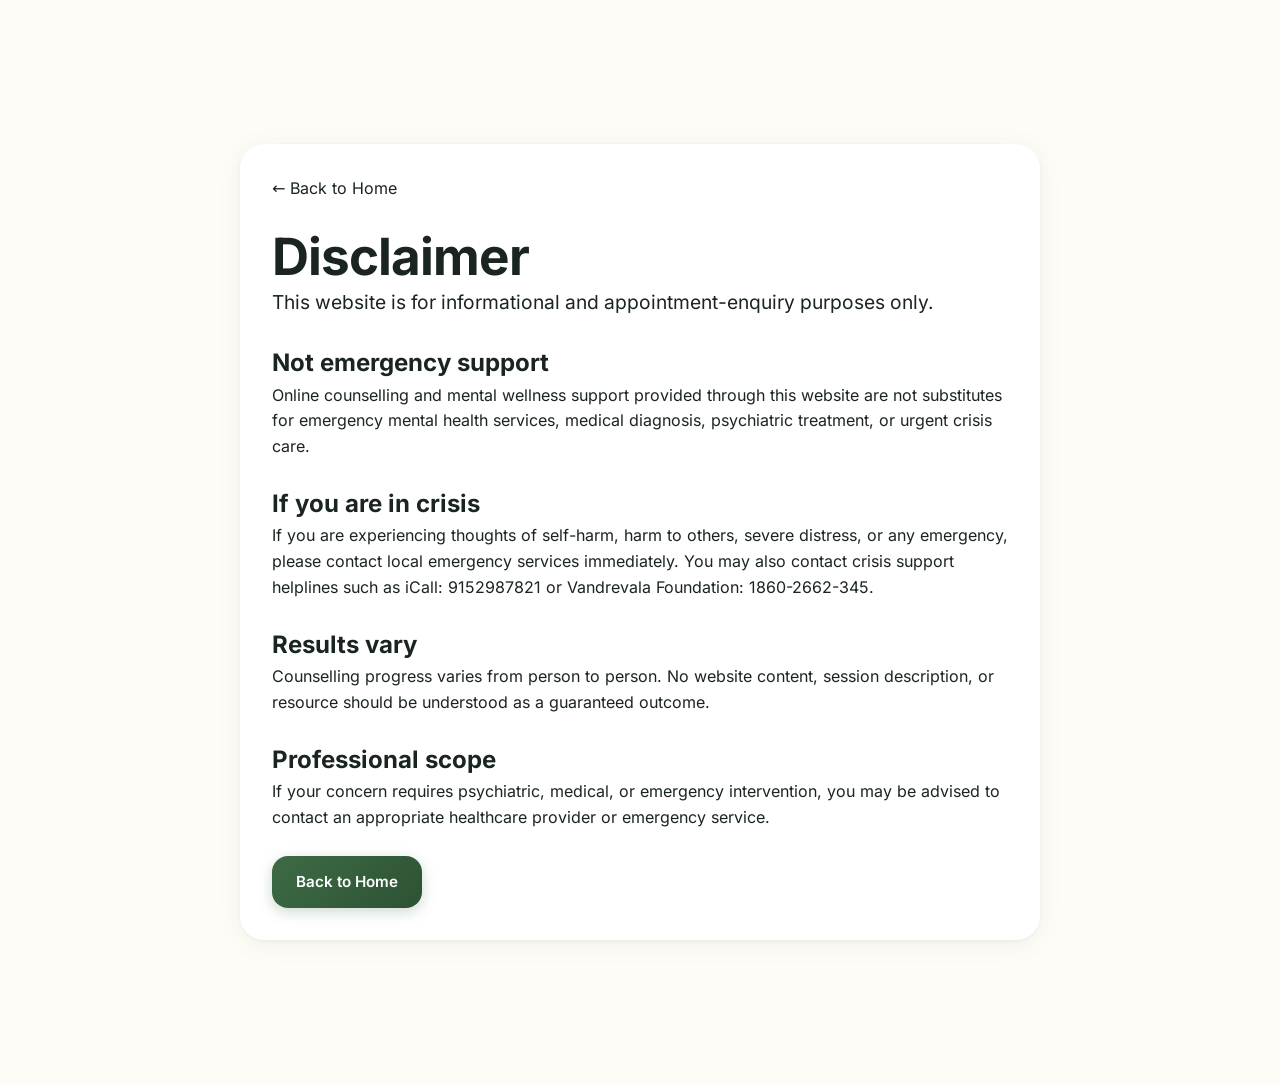
==== commit f4ac847b: "Improve booking SEO legal pages and gallery" ====
--- a/disclaimer.html
+++ b/disclaimer.html
@@ -1 +1,41 @@
-<!DOCTYPE html><html lang="en"><head><meta charset="UTF-8"><meta name="viewport" content="width=device-width, initial-scale=1.0"><title>Disclaimer | Saranya Ganesan Psychologist</title><link rel="stylesheet" href="fonts.css"><link rel="stylesheet" href="styles.css"></head><body><main class="section-padding"><div class="container container-narrow card" style="padding:2rem"><h1 class="heading-large">Disclaimer</h1><p class="body-large">This website is for informational and appointment-enquiry purposes only.</p><br><p>Online counselling and mental wellness support are not substitutes for emergency mental health services, medical diagnosis, psychiatric treatment, or urgent crisis care.</p><br><p>If you are experiencing thoughts of self-harm, harm to others, severe distress, or any emergency, please contact local emergency services immediately. You may also contact crisis support helplines such as iCall: 9152987821 or Vandrevala Foundation: 1860-2662-345.</p><br><p><a class="btn-primary" href="index.html">Back to Home</a></p></div></main></body></html>+<!DOCTYPE html>
+<html lang="en">
+<head>
+  <meta charset="UTF-8" />
+  <meta name="viewport" content="width=device-width, initial-scale=1.0" />
+  <title>Disclaimer | Saranya Ganesan Psychologist</title>
+  <meta name="description" content="Disclaimer for Saranya Ganesan online counselling and mental wellness website." />
+  <link rel="icon" type="image/svg+xml" href="favicon.svg" />
+  <link rel="stylesheet" href="fonts.css" />
+  <link rel="stylesheet" href="styles.css" />
+</head>
+<body>
+  <main class="section-padding">
+    <div class="container container-narrow card" style="padding:2rem">
+      <p><a href="index.html">← Back to Home</a></p>
+      <br />
+      <h1 class="heading-large">Disclaimer</h1>
+      <p class="body-large">This website is for informational and appointment-enquiry purposes only.</p>
+      <br />
+
+      <h2>Not emergency support</h2>
+      <p>Online counselling and mental wellness support provided through this website are not substitutes for emergency mental health services, medical diagnosis, psychiatric treatment, or urgent crisis care.</p>
+      <br />
+
+      <h2>If you are in crisis</h2>
+      <p>If you are experiencing thoughts of self-harm, harm to others, severe distress, or any emergency, please contact local emergency services immediately. You may also contact crisis support helplines such as iCall: 9152987821 or Vandrevala Foundation: 1860-2662-345.</p>
+      <br />
+
+      <h2>Results vary</h2>
+      <p>Counselling progress varies from person to person. No website content, session description, or resource should be understood as a guaranteed outcome.</p>
+      <br />
+
+      <h2>Professional scope</h2>
+      <p>If your concern requires psychiatric, medical, or emergency intervention, you may be advised to contact an appropriate healthcare provider or emergency service.</p>
+      <br />
+
+      <p><a class="btn-primary" href="index.html">Back to Home</a></p>
+    </div>
+  </main>
+</body>
+</html>
--- a/styles.css
+++ b/styles.css
@@ -673,3 +673,24 @@
 .online-visual img { width: 100%; height: 100%; object-fit: cover; display: block; }
 .online-overlay { position: absolute; left: 1rem; right: 1rem; bottom: 1rem; padding: 1rem; border-radius: var(--radius); }
 .online-overlay p { font-size: .875rem; color: var(--text-secondary); margin-top: .25rem; }
+
+
+/* ============================================================
+   PHOTO GALLERY
+   ============================================================ */
+.gallery-grid { display: grid; grid-template-columns: 1fr; gap: 1.25rem; }
+@media (min-width: 640px) { .gallery-grid { grid-template-columns: repeat(2, 1fr); } }
+@media (min-width: 1024px) { .gallery-grid { grid-template-columns: repeat(4, 1fr); } .gallery-card-large { grid-column: span 2; grid-row: span 2; } }
+.gallery-card { position: relative; min-height: 260px; border-radius: var(--radius-lg); overflow: hidden; background: var(--sage-ultra); box-shadow: var(--shadow-card); transition: transform .25s, box-shadow .25s; }
+.gallery-card:hover { transform: translateY(-4px); box-shadow: var(--shadow-card-hover); }
+.gallery-card img { width: 100%; height: 100%; min-height: 260px; object-fit: cover; }
+.gallery-card-large img { min-height: 420px; }
+.gallery-card figcaption { position: absolute; left: .85rem; right: .85rem; bottom: .85rem; padding: .75rem .9rem; border-radius: 14px; color: #fff; font-size: .85rem; font-weight: 700; background: linear-gradient(135deg, rgba(26,36,32,.82), rgba(61,107,69,.72)); backdrop-filter: blur(10px); }
+.gallery-note { margin: 1rem auto 0; max-width: 780px; text-align: center; font-size: .8rem; color: var(--text-muted); }
+
+/* Booking consent checkbox */
+.consent-field { margin-bottom: 1rem; }
+.consent-label { display: flex; gap: .75rem; align-items: flex-start; font-size: .85rem; color: var(--text-secondary); line-height: 1.55; cursor: pointer; }
+.consent-label input { width: 18px; height: 18px; margin-top: .2rem; accent-color: var(--forest); flex-shrink: 0; }
+.consent-field.invalid .consent-label { color: #b91c1c; }
+.testi-id .stars { letter-spacing: .04em; font-size: .72rem; font-weight: 700; text-transform: uppercase; margin-top: .25rem; }
